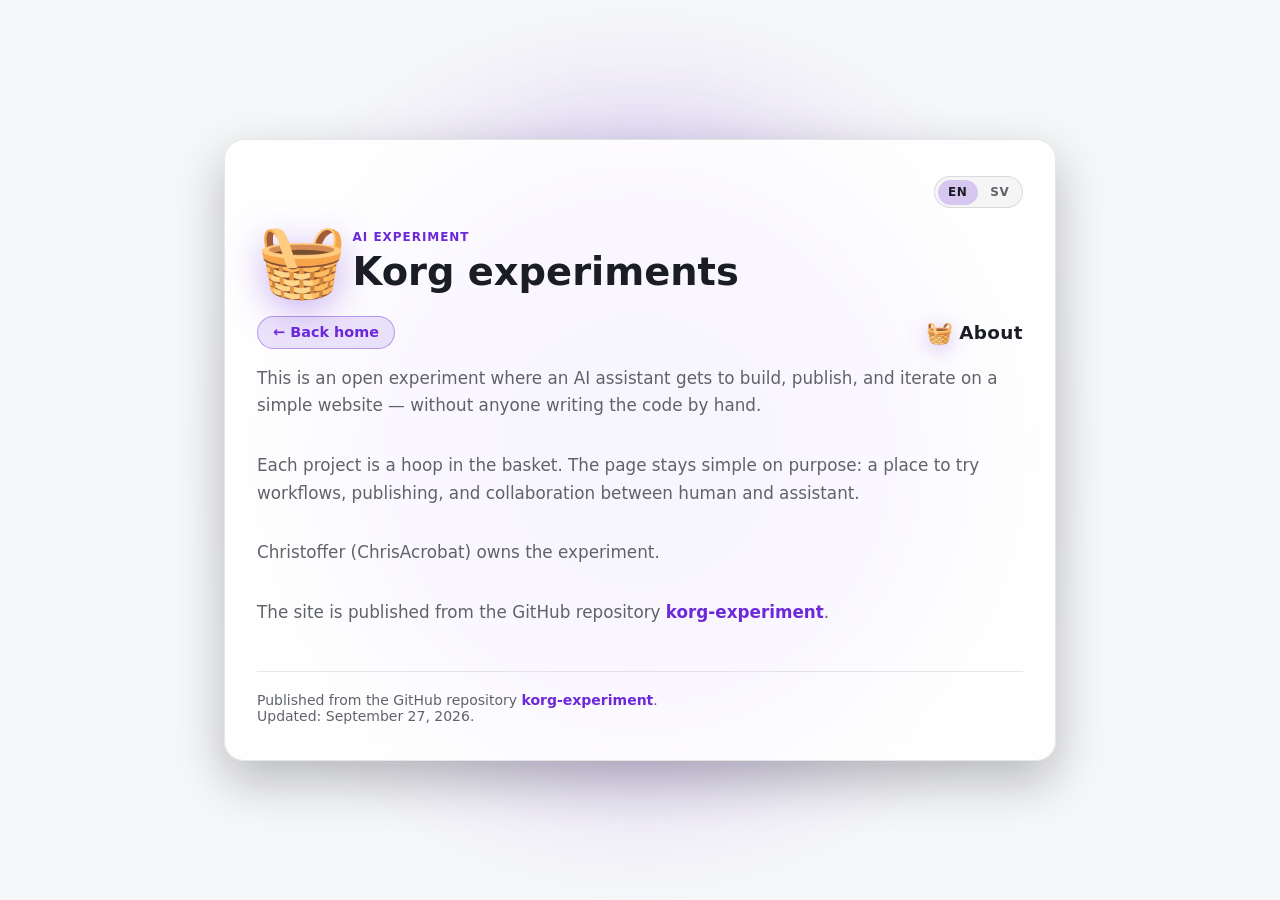
==== Korgs/About/index.html @ d18882ff "Add About hoop at the bottom of the hoop list Co-authored-by: Cursor <cursoragent@cursor.com>" ====
<!DOCTYPE html>
<html lang="en">
<head>
  <meta charset="utf-8" />
  <meta name="viewport" content="width=device-width, initial-scale=1" />
  <title>About · Korg experiments</title>
  <meta name="description" content="What Korg experiments is, and how the hoops fit together." />
  <link rel="stylesheet" href="../../css/site.css" />
  <link rel="stylesheet" href="about.css" />
</head>
<body data-i18n-title="about_document_title" data-i18n-meta="about_meta_description" data-korg-page="hoop">
  <main>
    <div class="top-bar">
      <div class="lang-switch" role="group" aria-label="Language">
        <button type="button" data-lang="en" aria-pressed="true">EN</button>
        <button type="button" data-lang="sv" aria-pressed="false">SV</button>
      </div>
    </div>
    <header class="hero">
      <span class="basket" role="img" data-i18n="basket_aria" data-i18n-attr="aria-label">🧺</span>
      <div class="hero-text">
        <span class="eyebrow" data-i18n="eyebrow">AI experiment</span>
        <h1 data-i18n="header_title">Korg experiments</h1>
      </div>
    </header>

    <div id="content">
      <div class="about-page" id="wrap">
        <div class="top">
          <a class="back" id="back" href="../../" data-i18n="about_back">← Back home</a>
          <div class="heading-with-korg">
            <span class="header-basket" role="img" aria-hidden="true">🧺</span>
            <h1 data-i18n="about_heading">About</h1>
          </div>
        </div>
        <p data-i18n="about_p1">This is an open experiment where an AI assistant gets to build, publish, and iterate on a simple website — without anyone writing the code by hand.</p>
        <p data-i18n="about_p2">Each project is a hoop in the basket. The page stays simple on purpose: a place to try workflows, publishing, and collaboration between human and assistant.</p>
        <p data-i18n="about_owner">Christoffer (ChrisAcrobat) owns the experiment.</p>
        <p><span data-i18n="about_repo_prefix">The site is published from the GitHub repository </span><a class="repo" href="https://github.com/ChrisAcrobat/korg-experiment" data-i18n="about_repo_link">korg-experiment</a>.</p>
      </div>
    </div>

    <footer>
      <span data-i18n="footer_published_prefix">Published from the GitHub repository </span><a href="https://github.com/ChrisAcrobat/korg-experiment" data-i18n="footer_published_link">korg-experiment</a>.<br />
      <span data-i18n="footer_updated">Updated: September 27, 2026.</span>
    </footer>
  </main>

  <script src="../../reload.js" defer></script>
  <script src="../../js/animations.js" defer></script>
  <script src="../../js/i18n.js" defer></script>
  <script src="../../js/hoops.js" defer></script>
  <script src="../../js/navigation.js" defer></script>
  <script src="../../js/home.js" defer></script>
  <script type="module" src="about-app.js" data-korg-mount></script>
</body>
</html>
---- css/site.css ----
:root {
  color-scheme: light dark;
  --bg: #0f1115;
  --fg: #e8eaed;
  --muted: #9aa0a6;
  --accent: #a78bfa;
  --card: #1a1d24;
}
@media (prefers-color-scheme: light) {
  :root {
    --bg: #f6f7f9;
    --fg: #1a1d24;
    --muted: #5f6368;
    --accent: #6d28d9;
    --card: #ffffff;
  }
}
* { box-sizing: border-box; }
body {
  margin: 0;
  min-height: 100vh;
  font-family: ui-sans-serif, system-ui, -apple-system, "Segoe UI", Roboto, Helvetica, Arial, sans-serif;
  background: var(--bg);
  color: var(--fg);
  display: grid;
  place-items: center;
  padding: 2rem;
  position: relative;
  overflow-x: hidden;
}
body::before,
body::after {
  content: "";
  position: fixed;
  top: 50%;
  left: 50%;
  border-radius: 50%;
  pointer-events: none;
  z-index: 0;
  filter: blur(72px);
  will-change: transform;
}
body::before {
  width: min(68vw, 40rem);
  height: min(68vw, 40rem);
  margin: calc(min(68vw, 40rem) / -2) 0 0 calc(min(68vw, 40rem) / -2);
  background: color-mix(in srgb, var(--accent) 30%, transparent);
  opacity: 0.85;
  animation: edge-glow-orbit 40s linear infinite;
}
body::after {
  width: min(48vw, 28rem);
  height: min(48vw, 28rem);
  margin: calc(min(48vw, 28rem) / -2) 0 0 calc(min(48vw, 28rem) / -2);
  background: color-mix(in srgb, var(--accent) 16%, transparent);
  opacity: 0.7;
  animation: edge-glow-orbit 56s linear infinite reverse;
  animation-delay: -14s;
}
@keyframes edge-glow-orbit {
  from { transform: rotate(0deg) translateX(min(44vw, 20rem)); }
  to { transform: rotate(360deg) translateX(min(44vw, 20rem)); }
}
@media (prefers-reduced-motion: reduce) {
  body::before, body::after { animation: none; }
  body::before { transform: translate(-28vw, -32vh); }
  body::after { transform: translate(30vw, -18vh); }
}
main {
  position: relative;
  z-index: 1;
  width: min(40rem, 100%);
  background: color-mix(in srgb, var(--card) 88%, transparent);
  backdrop-filter: blur(10px);
  border: 1px solid color-mix(in srgb, var(--fg) 10%, transparent);
  border-radius: 1.25rem;
  padding: 2.25rem 2rem;
  box-shadow: 0 20px 50px color-mix(in srgb, #000 25%, transparent);
  transition: opacity 0.35s ease, transform 0.35s ease;
}
body.is-leaving main {
  opacity: 0;
  transform: scale(0.96);
}
.top-bar {
  display: flex;
  justify-content: flex-end;
  margin-bottom: 1rem;
}
.lang-switch {
  display: inline-flex;
  gap: 0.15rem;
  padding: 0.15rem;
  border-radius: 999px;
  border: 1px solid color-mix(in srgb, var(--fg) 12%, transparent);
  background: color-mix(in srgb, var(--fg) 4%, transparent);
}
.lang-switch button {
  appearance: none;
  border: 0;
  margin: 0;
  cursor: pointer;
  font: inherit;
  font-size: 0.75rem;
  font-weight: 600;
  letter-spacing: 0.04em;
  padding: 0.35rem 0.65rem;
  border-radius: 999px;
  color: var(--muted);
  background: transparent;
}
.lang-switch button[aria-pressed="true"] {
  color: var(--fg);
  background: color-mix(in srgb, var(--accent) 22%, transparent);
}
.eyebrow {
  display: inline-block;
  font-size: 0.75rem;
  letter-spacing: 0.08em;
  text-transform: uppercase;
  color: var(--accent);
  font-weight: 600;
  margin-bottom: 0.4rem;
}
h1 {
  margin: 0 0 1rem;
  font-size: clamp(1.8rem, 4vw, 2.4rem);
  line-height: 1.15;
  font-weight: 700;
}
p {
  margin: 0 0 1rem;
  color: var(--muted);
  line-height: 1.65;
  font-size: 1.05rem;
}
.hero {
  display: flex;
  flex-direction: column;
  align-items: flex-start;
  gap: 0;
  margin-bottom: 1.25rem;
}
.basket {
  font-size: clamp(3.5rem, 14vw, 5rem);
  line-height: 1;
  display: block;
  filter: drop-shadow(0 10px 18px color-mix(in srgb, var(--accent) 35%, transparent));
  user-select: none;
}
@media (min-width: 520px) {
  .hero {
    flex-direction: row;
    align-items: center;
    gap: 0.35rem;
  }
  .hero-text { flex: 1; min-width: 0; }
  .basket { font-size: 4.5rem; flex-shrink: 0; }
}
.hero-text h1 { margin-bottom: 0; }
.hero-text .eyebrow { margin-bottom: 0.4rem; }
.hoops-section { margin-top: 1.5rem; }
.hoops-heading {
  margin: 0 0 0.75rem;
  font-size: 0.75rem;
  letter-spacing: 0.08em;
  text-transform: uppercase;
  color: var(--accent);
  font-weight: 600;
}
.hoops-status {
  margin: 0;
  color: var(--muted);
  font-size: 0.95rem;
}
.hoop-list {
  list-style: none;
  margin: 0;
  padding: 0;
  display: flex;
  flex-direction: column;
  gap: 0.65rem;
}
.hoop {
  display: flex;
  align-items: flex-start;
  gap: 0.85rem;
  text-decoration: none;
  color: inherit;
  padding: 0.85rem 1rem;
  border-radius: 1rem;
  border: 1px solid color-mix(in srgb, var(--fg) 10%, transparent);
  background: color-mix(in srgb, var(--fg) 3%, transparent);
  cursor: pointer;
  opacity: 0;
  transform: translateY(12px) scale(0.96);
  animation: hoop-pop 0.55s cubic-bezier(0.22, 1, 0.36, 1) forwards;
  transition: border-color 0.2s ease, background 0.2s ease, transform 0.2s ease;
}
.hoop:hover {
  border-color: color-mix(in srgb, var(--accent) 55%, transparent);
  background: color-mix(in srgb, var(--accent) 12%, transparent);
  transform: translateY(-1px) scale(1.01);
}
.hoop:focus-visible {
  outline: 2px solid var(--accent);
  outline-offset: 3px;
}
.hoop-icon {
  font-size: 1.85rem;
  line-height: 1;
  flex-shrink: 0;
  filter: drop-shadow(0 6px 12px color-mix(in srgb, var(--accent) 30%, transparent));
}
.hoop-text { min-width: 0; flex: 1; }
.hoop-title {
  margin: 0;
  font-size: 1.05rem;
  font-weight: 700;
  line-height: 1.25;
}
.hoop-desc {
  margin: 0.3rem 0 0;
  color: var(--muted);
  font-size: 0.9rem;
  line-height: 1.45;
}
@keyframes hoop-pop {
  to { opacity: 1; transform: translateY(0) scale(1); }
}
footer {
  margin-top: 1.75rem;
  padding-top: 1.25rem;
  border-top: 1px solid color-mix(in srgb, var(--fg) 10%, transparent);
  font-size: 0.875rem;
  color: var(--muted);
}
footer a {
  color: var(--accent);
  text-decoration: none;
  font-weight: 600;
}
footer a:hover { text-decoration: underline; }
.expand-overlay {
  position: fixed;
  inset: 0;
  z-index: 1000;
  pointer-events: none;
}
.expand-overlay .fly-hoop {
  position: fixed;
  font-size: 2.5rem;
  line-height: 1;
  margin: 0;
  transform-origin: center center;
  will-change: transform, filter;
  filter: drop-shadow(0 10px 18px color-mix(in srgb, var(--accent) 35%, transparent));
  transition: transform 0.7s cubic-bezier(0.22, 1, 0.36, 1), filter 0.7s ease;
}
.expand-overlay.is-on .fly-hoop {
  transform: translate(-50%, -50%) scale(22);
  filter: drop-shadow(0 0 40px color-mix(in srgb, var(--accent) 55%, transparent));
}
.update-banner {
  position: fixed;
  z-index: 2000;
  left: 50%;
  bottom: 1.25rem;
  transform: translateX(-50%);
  max-width: min(28rem, calc(100vw - 2rem));
  display: flex;
  align-items: center;
  gap: 0.75rem;
  flex-wrap: wrap;
  padding: 0.75rem 1rem;
  border-radius: 999px;
  border: 1px solid color-mix(in srgb, var(--accent) 45%, transparent);
  background: color-mix(in srgb, var(--card) 92%, transparent);
  backdrop-filter: blur(10px);
  box-shadow: 0 12px 40px color-mix(in srgb, #000 30%, transparent);
  color: var(--fg);
  font-size: 0.9rem;
}
.update-banner[hidden] { display: none !important; }
.update-banner button {
  appearance: none;
  border: 0;
  cursor: pointer;
  font: inherit;
  font-weight: 600;
  border-radius: 999px;
  padding: 0.35rem 0.8rem;
}
.update-banner .update-apply {
  background: color-mix(in srgb, var(--accent) 30%, transparent);
  color: var(--fg);
}
.update-banner .update-dismiss {
  background: transparent;
  color: var(--muted);
}
@media (prefers-reduced-motion: reduce) {
  .hoop { animation: none; opacity: 1; transform: none; }
  .hoop:hover { transform: none; }
  .expand-overlay .fly-hoop { transition: none; }
  body.is-leaving main { transition: none; }
}

/* Soft navigation content transitions */
#content.content-leave {
  opacity: 0;
  transform: translateY(10px);
  transition: opacity 0.18s ease, transform 0.18s ease;
}
#content.content-enter {
  opacity: 0;
  transform: translateY(12px);
}
#content.content-enter-active {
  opacity: 1;
  transform: translateY(0);
  transition: opacity 0.35s ease, transform 0.35s cubic-bezier(0.22, 1, 0.36, 1);
}
body[data-korg-page="hoop"] main {
  width: min(52rem, 100%);
}
@media (prefers-reduced-motion: reduce) {
  #content.content-leave,
  #content.content-enter,
  #content.content-enter-active {
    transition: none;
    transform: none;
    opacity: 1;
  }
}
---- Korgs/About/about.css ----
/* About hoop — styles for content inside the shared shell */
.about-page {
  display: flex;
  flex-direction: column;
  gap: 1rem;
  width: 100%;
}
.about-page .top {
  display: flex;
  align-items: center;
  justify-content: space-between;
  gap: 1rem;
  flex-wrap: wrap;
}
.about-page a.back {
  display: inline-flex;
  align-items: center;
  gap: 0.4rem;
  color: var(--accent);
  font-weight: 600;
  text-decoration: none;
  border: 1px solid color-mix(in srgb, var(--accent) 40%, transparent);
  border-radius: 999px;
  padding: 0.45rem 0.95rem;
  background: color-mix(in srgb, var(--accent) 12%, transparent);
  font-size: 0.9rem;
}
.about-page a.back:hover { text-decoration: underline; }
.about-page h1 {
  margin: 0;
  font-size: 1.15rem;
  font-weight: 700;
  letter-spacing: 0.02em;
  color: var(--fg);
}
.about-page .heading-with-korg {
  display: inline-flex;
  align-items: center;
  gap: 0.4rem;
}
.about-page .header-basket {
  font-size: 1.35rem;
  line-height: 1;
  filter: drop-shadow(0 4px 10px color-mix(in srgb, var(--accent) 30%, transparent));
}
.about-page a.repo {
  color: var(--accent);
  font-weight: 600;
  text-decoration: none;
}
.about-page a.repo:hover { text-decoration: underline; }
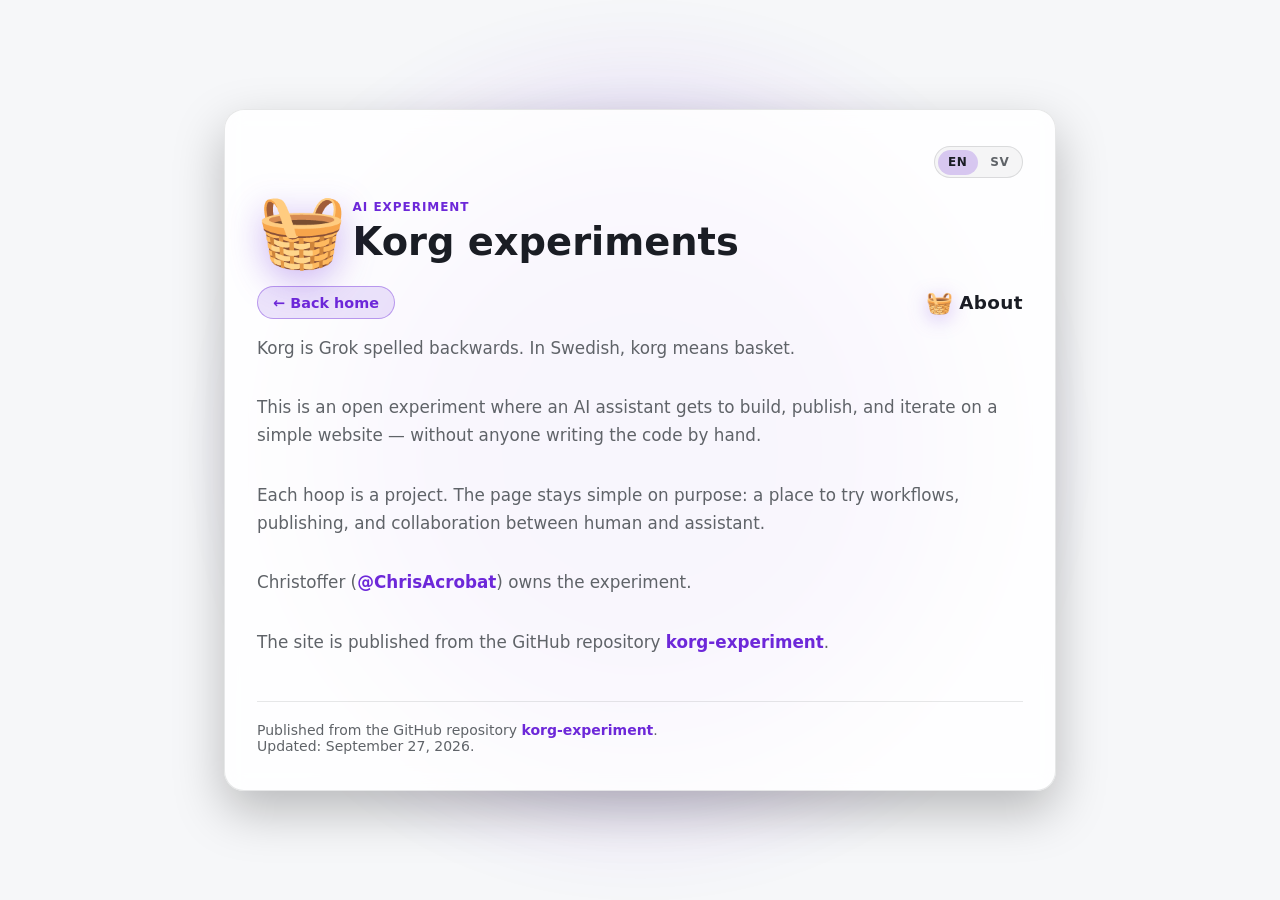
==== commit e82e0af4: "Explain the Korg name and link @ChrisAcrobat on About" ====
--- a/Korgs/About/index.html
+++ b/Korgs/About/index.html
@@ -33,9 +33,10 @@
             <h1 data-i18n="about_heading">About</h1>
           </div>
         </div>
+        <p data-i18n="about_name">Korg is Grok spelled backwards. In Swedish, korg means basket.</p>
         <p data-i18n="about_p1">This is an open experiment where an AI assistant gets to build, publish, and iterate on a simple website — without anyone writing the code by hand.</p>
-        <p data-i18n="about_p2">Each project is a hoop in the basket. The page stays simple on purpose: a place to try workflows, publishing, and collaboration between human and assistant.</p>
-        <p data-i18n="about_owner">Christoffer (ChrisAcrobat) owns the experiment.</p>
+        <p data-i18n="about_p2">Each hoop is a project. The page stays simple on purpose: a place to try workflows, publishing, and collaboration between human and assistant.</p>
+        <p><span data-i18n="about_owner_prefix">Christoffer (</span><a class="person" href="https://chrisacrobat.github.io/" data-i18n="about_owner_link">@ChrisAcrobat</a><span data-i18n="about_owner_suffix">) owns the experiment.</span></p>
         <p><span data-i18n="about_repo_prefix">The site is published from the GitHub repository </span><a class="repo" href="https://github.com/ChrisAcrobat/korg-experiment" data-i18n="about_repo_link">korg-experiment</a>.</p>
       </div>
     </div>
--- a/Korgs/About/about.css
+++ b/Korgs/About/about.css
@@ -43,9 +43,11 @@
   line-height: 1;
   filter: drop-shadow(0 4px 10px color-mix(in srgb, var(--accent) 30%, transparent));
 }
-.about-page a.repo {
+.about-page a.repo,
+.about-page a.person {
   color: var(--accent);
   font-weight: 600;
   text-decoration: none;
 }
-.about-page a.repo:hover { text-decoration: underline; }
+.about-page a.repo:hover,
+.about-page a.person:hover { text-decoration: underline; }
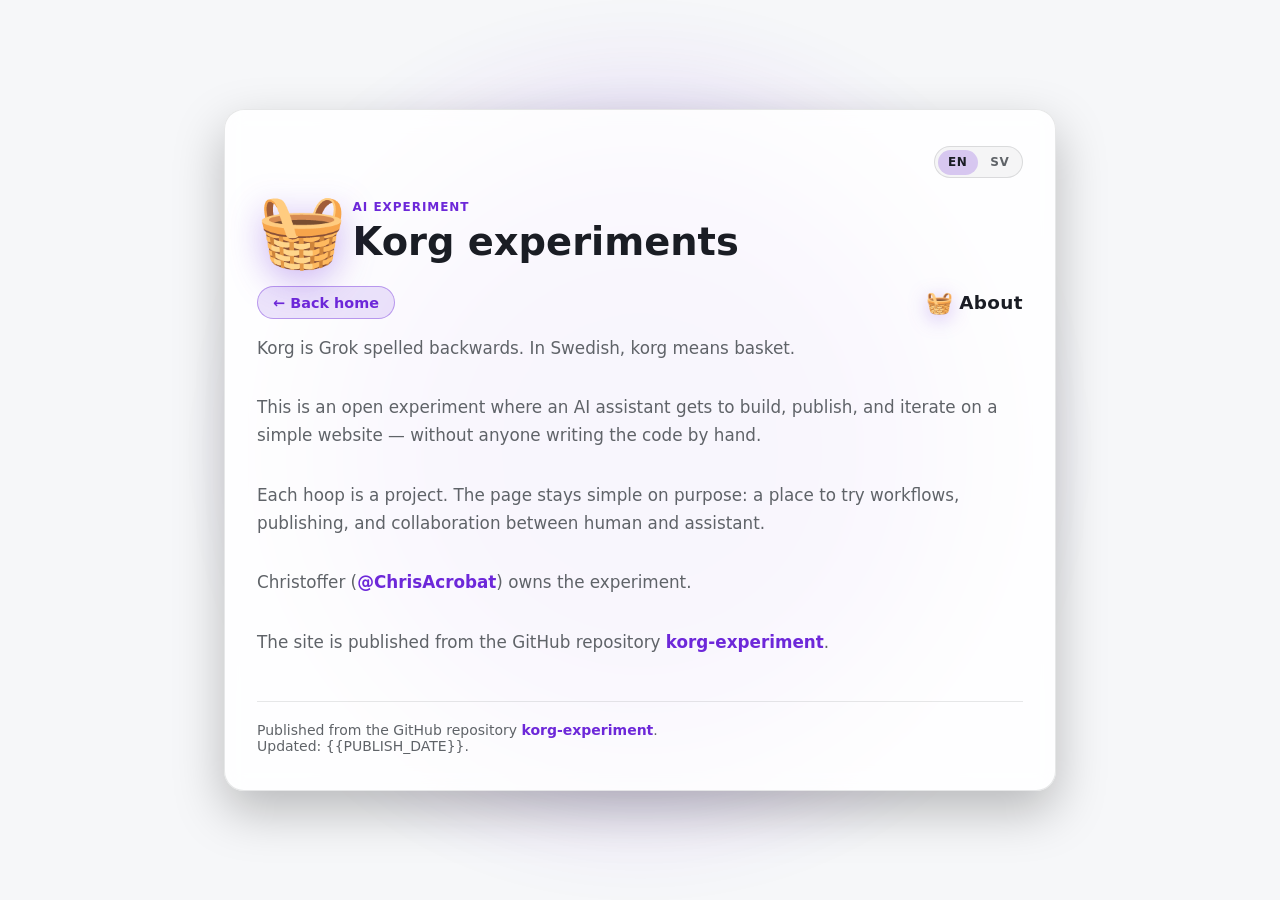
==== commit f5a8d76a: "Stamp the footer date from the Pages workflow" ====
--- a/Korgs/About/index.html
+++ b/Korgs/About/index.html
@@ -43,7 +43,7 @@
 
     <footer>
       <span data-i18n="footer_published_prefix">Published from the GitHub repository </span><a href="https://github.com/ChrisAcrobat/korg-experiment" data-i18n="footer_published_link">korg-experiment</a>.<br />
-      <span data-i18n="footer_updated">Updated: September 27, 2026.</span>
+      <span data-i18n="footer_updated">Updated: {{PUBLISH_DATE}}.</span>
     </footer>
   </main>
 
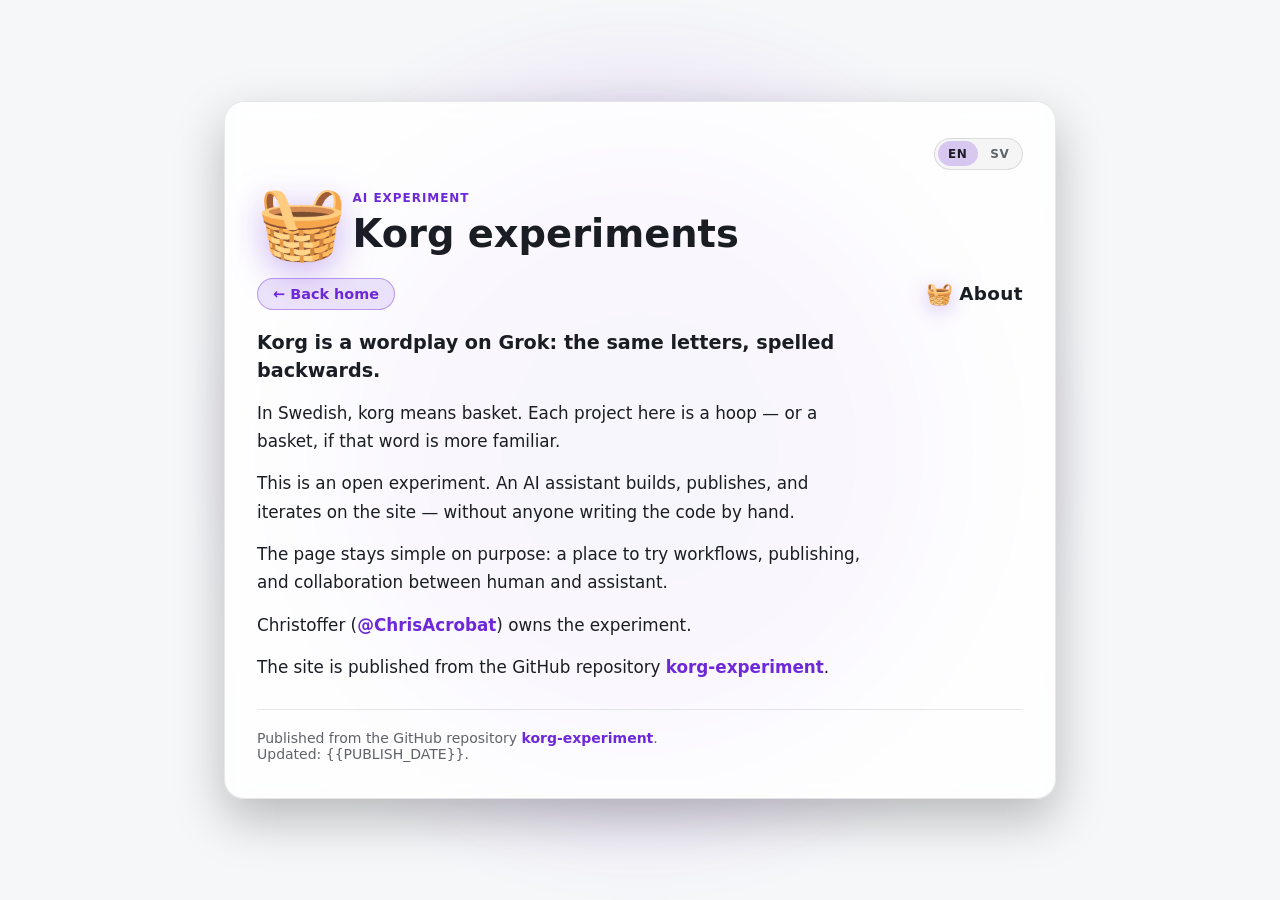
==== commit 11bbe65b: "Make the About page easier to read Co-authored-by: Cursor <cursoragent@cursor.com>" ====
--- a/Korgs/About/index.html
+++ b/Korgs/About/index.html
@@ -33,10 +33,11 @@
             <h1 data-i18n="about_heading">About</h1>
           </div>
         </div>
-        <p data-i18n="about_name">Korg is Grok spelled backwards. In Swedish, korg means basket.</p>
-        <p data-i18n="about_p1">This is an open experiment where an AI assistant gets to build, publish, and iterate on a simple website — without anyone writing the code by hand.</p>
-        <p data-i18n="about_p2">Each hoop is a project. The page stays simple on purpose: a place to try workflows, publishing, and collaboration between human and assistant.</p>
-        <p><span data-i18n="about_owner_prefix">Christoffer (</span><a class="person" href="https://chrisacrobat.github.io/" data-i18n="about_owner_link">@ChrisAcrobat</a><span data-i18n="about_owner_suffix">) owns the experiment.</span></p>
+        <p class="lead" data-i18n="about_name">Korg is a wordplay on Grok: the same letters, spelled backwards.</p>
+        <p data-i18n="about_words">In Swedish, korg means basket. Each project here is a hoop — or a basket, if that word is more familiar.</p>
+        <p data-i18n="about_p1">This is an open experiment. An AI assistant builds, publishes, and iterates on the site — without anyone writing the code by hand.</p>
+        <p data-i18n="about_p2">The page stays simple on purpose: a place to try workflows, publishing, and collaboration between human and assistant.</p>
+        <p><span data-i18n="about_owner_prefix">Christoffer (</span><a class="person" href="https://chrisacrobat.github.io/" target="_blank" rel="noopener noreferrer" data-i18n="about_owner_link">@ChrisAcrobat</a><span data-i18n="about_owner_suffix">) owns the experiment.</span></p>
         <p><span data-i18n="about_repo_prefix">The site is published from the GitHub repository </span><a class="repo" href="https://github.com/ChrisAcrobat/korg-experiment" data-i18n="about_repo_link">korg-experiment</a>.</p>
       </div>
     </div>
--- a/Korgs/About/about.css
+++ b/Korgs/About/about.css
@@ -2,8 +2,20 @@
 .about-page {
   display: flex;
   flex-direction: column;
-  gap: 1rem;
+  gap: 0.85rem;
   width: 100%;
+}
+.about-page p {
+  max-width: 38rem;
+  margin: 0;
+  color: var(--fg);
+  font-size: 1.05rem;
+  line-height: 1.7;
+}
+.about-page .lead {
+  font-size: 1.2rem;
+  line-height: 1.45;
+  font-weight: 600;
 }
 .about-page .top {
   display: flex;
@@ -11,6 +23,7 @@
   justify-content: space-between;
   gap: 1rem;
   flex-wrap: wrap;
+  margin-bottom: 0.35rem;
 }
 .about-page a.back {
   display: inline-flex;
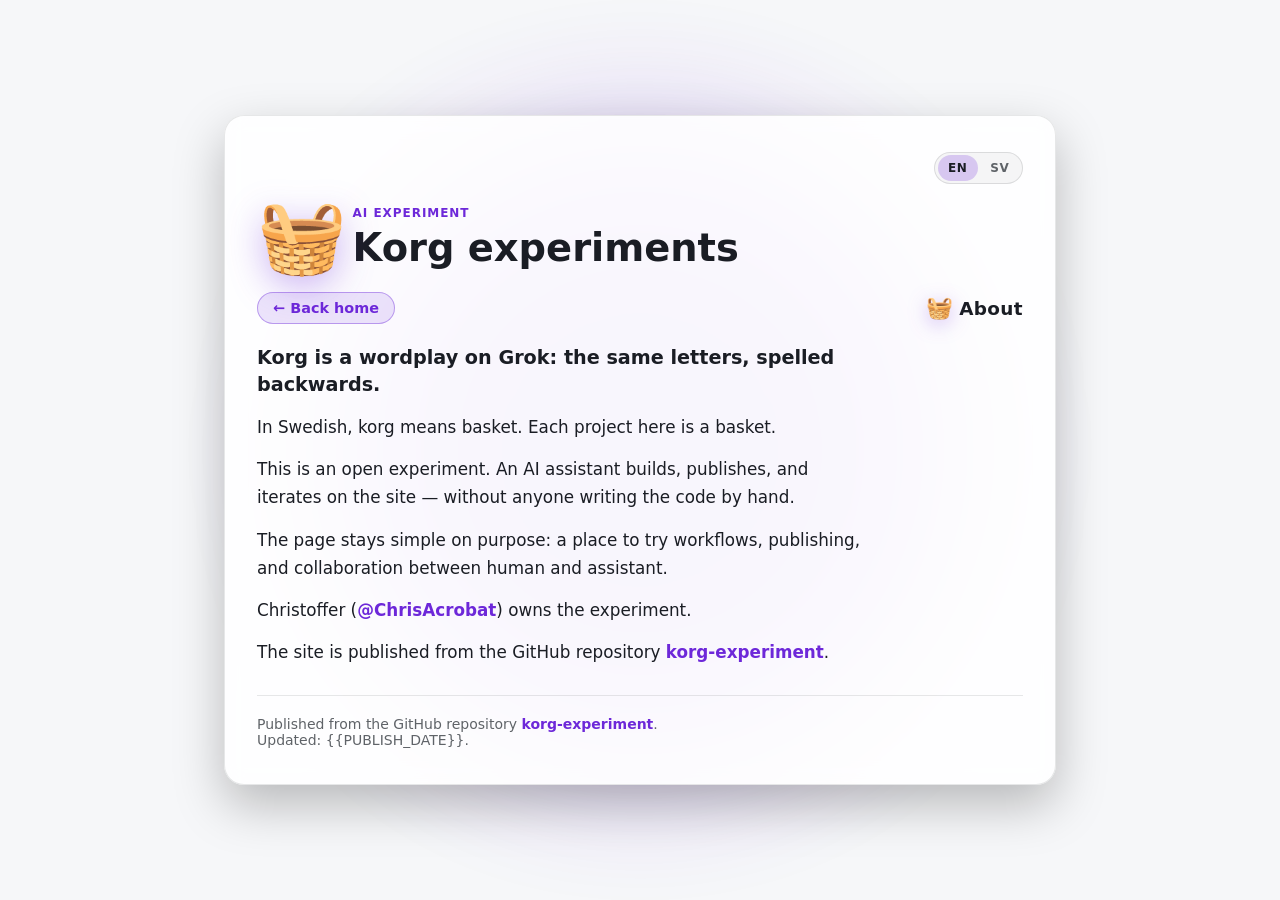
==== commit 14bdd52d: "Call projects baskets instead of hoops The English UI and the code now use basket, matching the bask" ====
--- a/Korgs/About/index.html
+++ b/Korgs/About/index.html
@@ -4,11 +4,11 @@
   <meta charset="utf-8" />
   <meta name="viewport" content="width=device-width, initial-scale=1" />
   <title>About · Korg experiments</title>
-  <meta name="description" content="What Korg experiments is, and how the hoops fit together." />
+  <meta name="description" content="What Korg experiments is, and how the baskets fit together." />
   <link rel="stylesheet" href="../../css/site.css" />
   <link rel="stylesheet" href="about.css" />
 </head>
-<body data-i18n-title="about_document_title" data-i18n-meta="about_meta_description" data-korg-page="hoop">
+<body data-i18n-title="about_document_title" data-i18n-meta="about_meta_description" data-korg-page="basket">
   <main>
     <div class="top-bar">
       <div class="lang-switch" role="group" aria-label="Language">
@@ -34,7 +34,7 @@
           </div>
         </div>
         <p class="lead" data-i18n="about_name">Korg is a wordplay on Grok: the same letters, spelled backwards.</p>
-        <p data-i18n="about_words">In Swedish, korg means basket. Each project here is a hoop — or a basket, if that word is more familiar.</p>
+        <p data-i18n="about_words">In Swedish, korg means basket. Each project here is a basket.</p>
         <p data-i18n="about_p1">This is an open experiment. An AI assistant builds, publishes, and iterates on the site — without anyone writing the code by hand.</p>
         <p data-i18n="about_p2">The page stays simple on purpose: a place to try workflows, publishing, and collaboration between human and assistant.</p>
         <p><span data-i18n="about_owner_prefix">Christoffer (</span><a class="person" href="https://chrisacrobat.github.io/" target="_blank" rel="noopener noreferrer" data-i18n="about_owner_link">@ChrisAcrobat</a><span data-i18n="about_owner_suffix">) owns the experiment.</span></p>
@@ -51,7 +51,7 @@
   <script src="../../reload.js" defer></script>
   <script src="../../js/animations.js" defer></script>
   <script src="../../js/i18n.js" defer></script>
-  <script src="../../js/hoops.js" defer></script>
+  <script src="../../js/baskets.js" defer></script>
   <script src="../../js/navigation.js" defer></script>
   <script src="../../js/home.js" defer></script>
   <script type="module" src="about-app.js" data-korg-mount></script>
--- a/css/site.css
+++ b/css/site.css
@@ -141,7 +141,7 @@
   gap: 0;
   margin-bottom: 1.25rem;
 }
-.basket {
+span.basket {
   font-size: clamp(3.5rem, 14vw, 5rem);
   line-height: 1;
   display: block;
@@ -155,12 +155,12 @@
     gap: 0.35rem;
   }
   .hero-text { flex: 1; min-width: 0; }
-  .basket { font-size: 4.5rem; flex-shrink: 0; }
+  span.basket { font-size: 4.5rem; flex-shrink: 0; }
 }
 .hero-text h1 { margin-bottom: 0; }
 .hero-text .eyebrow { margin-bottom: 0.4rem; }
-.hoops-section { margin-top: 1.5rem; }
-.hoops-heading {
+.baskets-section { margin-top: 1.5rem; }
+.baskets-heading {
   margin: 0 0 0.75rem;
   font-size: 0.75rem;
   letter-spacing: 0.08em;
@@ -168,12 +168,12 @@
   color: var(--accent);
   font-weight: 600;
 }
-.hoops-status {
+.baskets-status {
   margin: 0;
   color: var(--muted);
   font-size: 0.95rem;
 }
-.hoop-list {
+.basket-list {
   list-style: none;
   margin: 0;
   padding: 0;
@@ -181,7 +181,7 @@
   flex-direction: column;
   gap: 0.65rem;
 }
-.hoop {
+a.basket {
   display: flex;
   align-items: flex-start;
   gap: 0.85rem;
@@ -194,38 +194,38 @@
   cursor: pointer;
   opacity: 0;
   transform: translateY(12px) scale(0.96);
-  animation: hoop-pop 0.55s cubic-bezier(0.22, 1, 0.36, 1) forwards;
+  animation: basket-pop 0.55s cubic-bezier(0.22, 1, 0.36, 1) forwards;
   transition: border-color 0.2s ease, background 0.2s ease, transform 0.2s ease;
 }
-.hoop:hover {
+a.basket:hover {
   border-color: color-mix(in srgb, var(--accent) 55%, transparent);
   background: color-mix(in srgb, var(--accent) 12%, transparent);
   transform: translateY(-1px) scale(1.01);
 }
-.hoop:focus-visible {
+a.basket:focus-visible {
   outline: 2px solid var(--accent);
   outline-offset: 3px;
 }
-.hoop-icon {
+.basket-icon {
   font-size: 1.85rem;
   line-height: 1;
   flex-shrink: 0;
   filter: drop-shadow(0 6px 12px color-mix(in srgb, var(--accent) 30%, transparent));
 }
-.hoop-text { min-width: 0; flex: 1; }
-.hoop-title {
+.basket-text { min-width: 0; flex: 1; }
+.basket-title {
   margin: 0;
   font-size: 1.05rem;
   font-weight: 700;
   line-height: 1.25;
 }
-.hoop-desc {
+.basket-desc {
   margin: 0.3rem 0 0;
   color: var(--muted);
   font-size: 0.9rem;
   line-height: 1.45;
 }
-@keyframes hoop-pop {
+@keyframes basket-pop {
   to { opacity: 1; transform: translateY(0) scale(1); }
 }
 footer {
@@ -247,7 +247,7 @@
   z-index: 1000;
   pointer-events: none;
 }
-.expand-overlay .fly-hoop {
+.expand-overlay .fly-basket {
   position: fixed;
   font-size: 2.5rem;
   line-height: 1;
@@ -257,7 +257,7 @@
   filter: drop-shadow(0 10px 18px color-mix(in srgb, var(--accent) 35%, transparent));
   transition: transform 0.7s cubic-bezier(0.22, 1, 0.36, 1), filter 0.7s ease;
 }
-.expand-overlay.is-on .fly-hoop {
+.expand-overlay.is-on .fly-basket {
   transform: translate(-50%, -50%) scale(22);
   filter: drop-shadow(0 0 40px color-mix(in srgb, var(--accent) 55%, transparent));
 }
@@ -300,9 +300,9 @@
   color: var(--muted);
 }
 @media (prefers-reduced-motion: reduce) {
-  .hoop { animation: none; opacity: 1; transform: none; }
-  .hoop:hover { transform: none; }
-  .expand-overlay .fly-hoop { transition: none; }
+  a.basket { animation: none; opacity: 1; transform: none; }
+  a.basket:hover { transform: none; }
+  .expand-overlay .fly-basket { transition: none; }
   body.is-leaving main { transition: none; }
 }
 
@@ -321,7 +321,7 @@
   transform: translateY(0);
   transition: opacity 0.35s ease, transform 0.35s cubic-bezier(0.22, 1, 0.36, 1);
 }
-body[data-korg-page="hoop"] main {
+body[data-korg-page="basket"] main {
   width: min(52rem, 100%);
 }
 @media (prefers-reduced-motion: reduce) {
--- a/Korgs/About/about.css
+++ b/Korgs/About/about.css
@@ -1,4 +1,4 @@
-/* About hoop — styles for content inside the shared shell */
+/* About basket — styles for content inside the shared shell */
 .about-page {
   display: flex;
   flex-direction: column;
